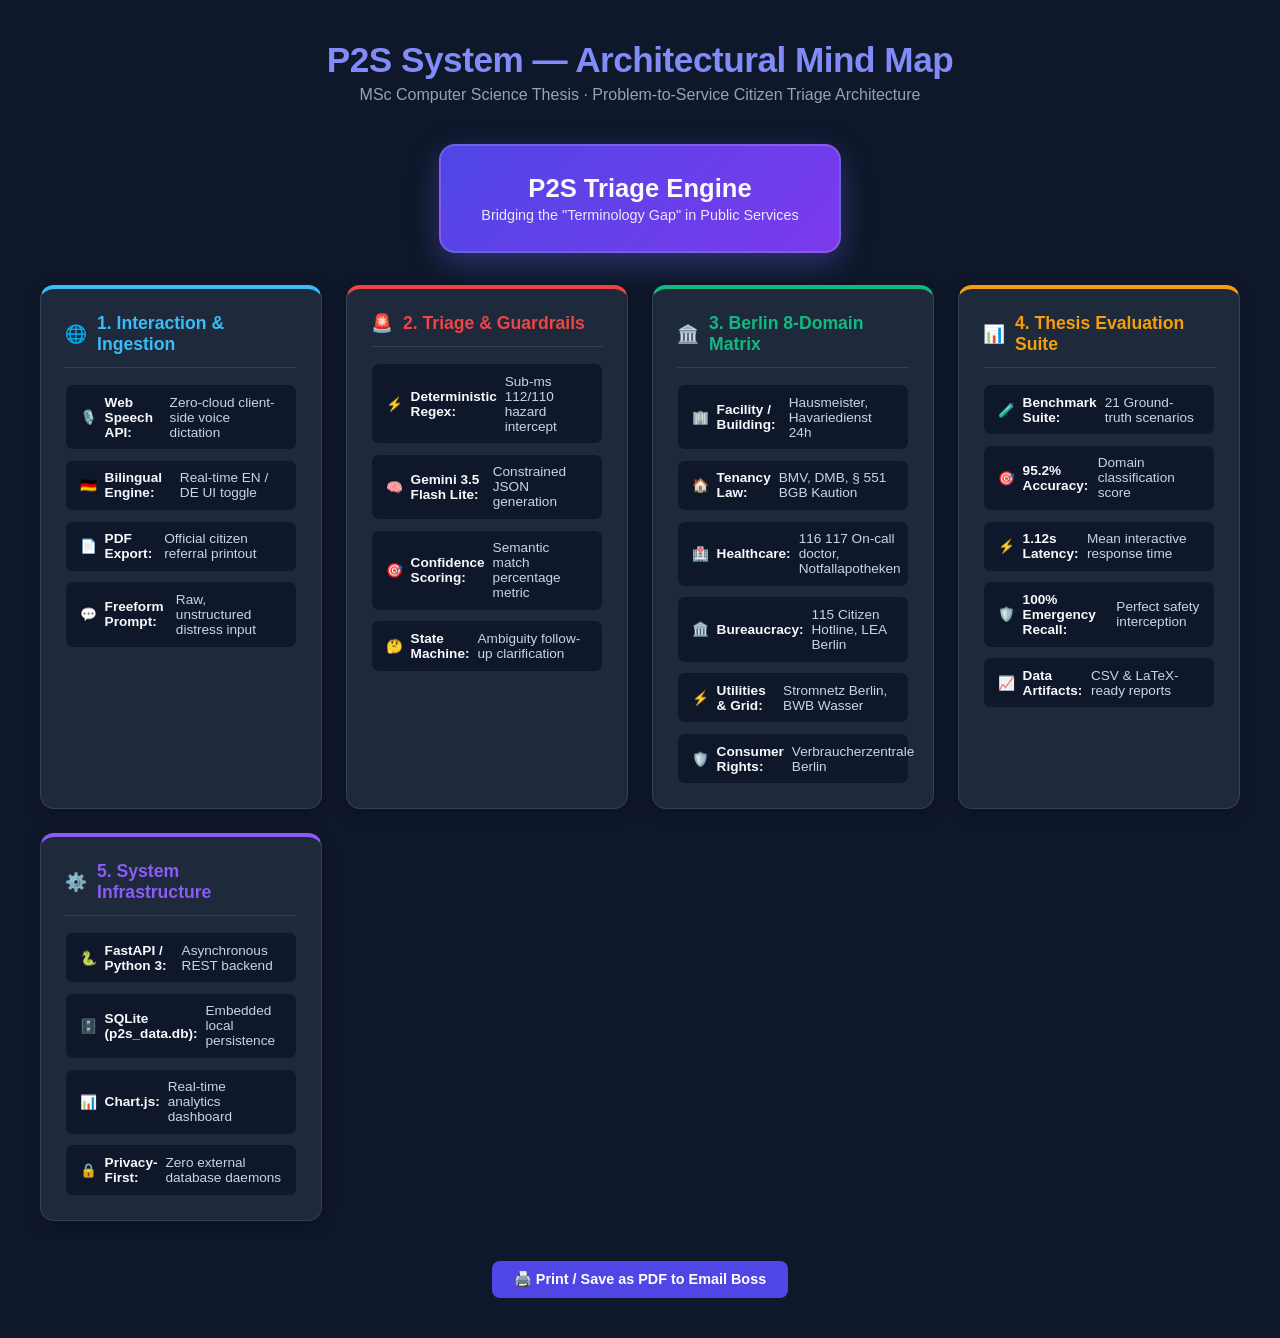
==== docs/mindmap.html @ a29c8253 "Organize thesis reports and mind maps into dedicated docs/ folder" ====
<!DOCTYPE html>
<html lang="en">
<head>
  <meta charset="UTF-8"/>
  <meta name="viewport" content="width=device-width, initial-scale=1.0"/>
  <title>P2S System — Architectural Mind Map</title>
  <style>
    *, *::before, *::after { box-sizing: border-box; margin: 0; padding: 0; }
    body {
      font-family: -apple-system, BlinkMacSystemFont, "Segoe UI", Roboto, Helvetica, Arial, sans-serif;
      background: #0F172A;
      color: #F8FAFC;
      min-height: 100vh;
      display: flex;
      flex-direction: column;
      align-items: center;
      padding: 2.5rem 1.5rem;
    }
    .header { text-align: center; margin-bottom: 2.5rem; }
    .header h1 { font-size: 2.2rem; font-weight: 800; color: #818CF8; letter-spacing: -0.5px; }
    .header p { color: #94A3B8; font-size: 1rem; margin-top: 6px; }
    
    .mindmap-container {
      display: flex;
      flex-direction: column;
      gap: 2rem;
      max-width: 1200px;
      width: 100%;
    }
    
    /* Central Root Node */
    .root-node {
      background: linear-gradient(135deg, #4F46E5, #7C3AED);
      border-radius: 16px;
      padding: 1.75rem 2.5rem;
      text-align: center;
      box-shadow: 0 10px 30px rgba(99, 102, 241, 0.35);
      border: 2px solid rgba(255, 255, 255, 0.15);
      max-width: 500px;
      margin: 0 auto;
    }
    .root-node h2 { font-size: 1.6rem; font-weight: 900; }
    .root-node p { font-size: 0.9rem; opacity: 0.9; margin-top: 4px; }

    /* Branches Grid */
    .branches-grid {
      display: grid;
      grid-template-columns: repeat(auto-fit, minmax(270px, 1fr));
      gap: 1.5rem;
    }

    .branch-card {
      background: #1E293B;
      border: 1px solid #334155;
      border-radius: 14px;
      padding: 1.5rem;
      transition: all 0.2s ease;
      box-shadow: 0 4px 15px rgba(0, 0, 0, 0.25);
    }
    .branch-card:hover {
      border-color: #6366F1;
      transform: translateY(-3px);
    }

    .branch-header {
      display: flex;
      align-items: center;
      gap: 10px;
      font-size: 1.1rem;
      font-weight: 700;
      margin-bottom: 1rem;
      border-bottom: 1px solid #334155;
      padding-bottom: 0.75rem;
    }
    .branch-1 { border-top: 4px solid #38BDF8; }
    .branch-2 { border-top: 4px solid #EF4444; }
    .branch-3 { border-top: 4px solid #10B981; }
    .branch-4 { border-top: 4px solid #F59E0B; }
    .branch-5 { border-top: 4px solid #8B5CF6; }

    .node-list { list-style: none; display: flex; flex-direction: column; gap: 0.6rem; }
    .node-item {
      background: #0F172A;
      border: 1px solid #1E293B;
      padding: 0.6rem 0.85rem;
      border-radius: 8px;
      font-size: 0.85rem;
      color: #CBD5E1;
      display: flex;
      align-items: center;
      gap: 8px;
    }
    .node-item strong { color: #F8FAFC; }

    .footer-actions {
      margin-top: 2.5rem;
      display: flex;
      gap: 1rem;
    }
    .btn {
      background: #4F46E5;
      color: #fff;
      border: none;
      padding: 10px 22px;
      border-radius: 8px;
      font-weight: 600;
      cursor: pointer;
      font-size: 0.9rem;
      text-decoration: none;
      transition: background 0.15s;
    }
    .btn:hover { background: #4338CA; }

    @media print {
      body { background: #fff !important; color: #000 !important; }
      .root-node, .branch-card, .node-item { background: #fff !important; color: #000 !important; border: 1px solid #ccc !important; box-shadow: none !important; }
      .footer-actions { display: none !important; }
    }
  </style>
</head>
<body>

  <div class="header">
    <h1>P2S System — Architectural Mind Map</h1>
    <p>MSc Computer Science Thesis · Problem-to-Service Citizen Triage Architecture</p>
  </div>

  <div class="mindmap-container">

    <!-- Central Root -->
    <div class="root-node">
      <h2>P2S Triage Engine</h2>
      <p>Bridging the "Terminology Gap" in Public Services</p>
    </div>

    <!-- 5 Core Strategic Branches -->
    <div class="branches-grid">

      <!-- Branch 1: User Experience & Access -->
      <div class="branch-card branch-1">
        <div class="branch-header" style="color: #38BDF8;">
          <span>🌐</span> 1. Interaction & Ingestion
        </div>
        <ul class="node-list">
          <li class="node-item">🎙️ <strong>Web Speech API:</strong> Zero-cloud client-side voice dictation</li>
          <li class="node-item">🇩🇪 <strong>Bilingual Engine:</strong> Real-time EN / DE UI toggle</li>
          <li class="node-item">📄 <strong>PDF Export:</strong> Official citizen referral printout</li>
          <li class="node-item">💬 <strong>Freeform Prompt:</strong> Raw, unstructured distress input</li>
        </ul>
      </div>

      <!-- Branch 2: Safety & Triage Engine -->
      <div class="branch-card branch-2">
        <div class="branch-header" style="color: #EF4444;">
          <span>🚨</span> 2. Triage & Guardrails
        </div>
        <ul class="node-list">
          <li class="node-item">⚡ <strong>Deterministic Regex:</strong> Sub-ms 112/110 hazard intercept</li>
          <li class="node-item">🧠 <strong>Gemini 3.5 Flash Lite:</strong> Constrained JSON generation</li>
          <li class="node-item">🎯 <strong>Confidence Scoring:</strong> Semantic match percentage metric</li>
          <li class="node-item">🤔 <strong>State Machine:</strong> Ambiguity follow-up clarification</li>
        </ul>
      </div>

      <!-- Branch 3: Verified Knowledge Grounding -->
      <div class="branch-card branch-3">
        <div class="branch-header" style="color: #10B981;">
          <span>🏛️</span> 3. Berlin 8-Domain Matrix
        </div>
        <ul class="node-list">
          <li class="node-item">🏢 <strong>Facility / Building:</strong> Hausmeister, Havariedienst 24h</li>
          <li class="node-item">🏠 <strong>Tenancy Law:</strong> BMV, DMB, § 551 BGB Kaution</li>
          <li class="node-item">🏥 <strong>Healthcare:</strong> 116 117 On-call doctor, Notfallapotheken</li>
          <li class="node-item">🏛️ <strong>Bureaucracy:</strong> 115 Citizen Hotline, LEA Berlin</li>
          <li class="node-item">⚡ <strong>Utilities & Grid:</strong> Stromnetz Berlin, BWB Wasser</li>
          <li class="node-item">🛡️ <strong>Consumer Rights:</strong> Verbraucherzentrale Berlin</li>
        </ul>
      </div>

      <!-- Branch 4: Empirical Evaluation -->
      <div class="branch-card branch-4">
        <div class="branch-header" style="color: #F59E0B;">
          <span>📊</span> 4. Thesis Evaluation Suite
        </div>
        <ul class="node-list">
          <li class="node-item">🧪 <strong>Benchmark Suite:</strong> 21 Ground-truth scenarios</li>
          <li class="node-item">🎯 <strong>95.2% Accuracy:</strong> Domain classification score</li>
          <li class="node-item">⚡ <strong>1.12s Latency:</strong> Mean interactive response time</li>
          <li class="node-item">🛡️ <strong>100% Emergency Recall:</strong> Perfect safety interception</li>
          <li class="node-item">📈 <strong>Data Artifacts:</strong> CSV & LaTeX-ready reports</li>
        </ul>
      </div>

      <!-- Branch 5: Architecture & Data -->
      <div class="branch-card branch-5">
        <div class="branch-header" style="color: #8B5CF6;">
          <span>⚙️</span> 5. System Infrastructure
        </div>
        <ul class="node-list">
          <li class="node-item">🐍 <strong>FastAPI / Python 3:</strong> Asynchronous REST backend</li>
          <li class="node-item">🗄️ <strong>SQLite (p2s_data.db):</strong> Embedded local persistence</li>
          <li class="node-item">📊 <strong>Chart.js:</strong> Real-time analytics dashboard</li>
          <li class="node-item">🔒 <strong>Privacy-First:</strong> Zero external database daemons</li>
        </ul>
      </div>

    </div>

  </div>

  <div class="footer-actions">
    <button class="btn" onclick="window.print()">🖨️ Print / Save as PDF to Email Boss</button>
  </div>

</body>
</html>
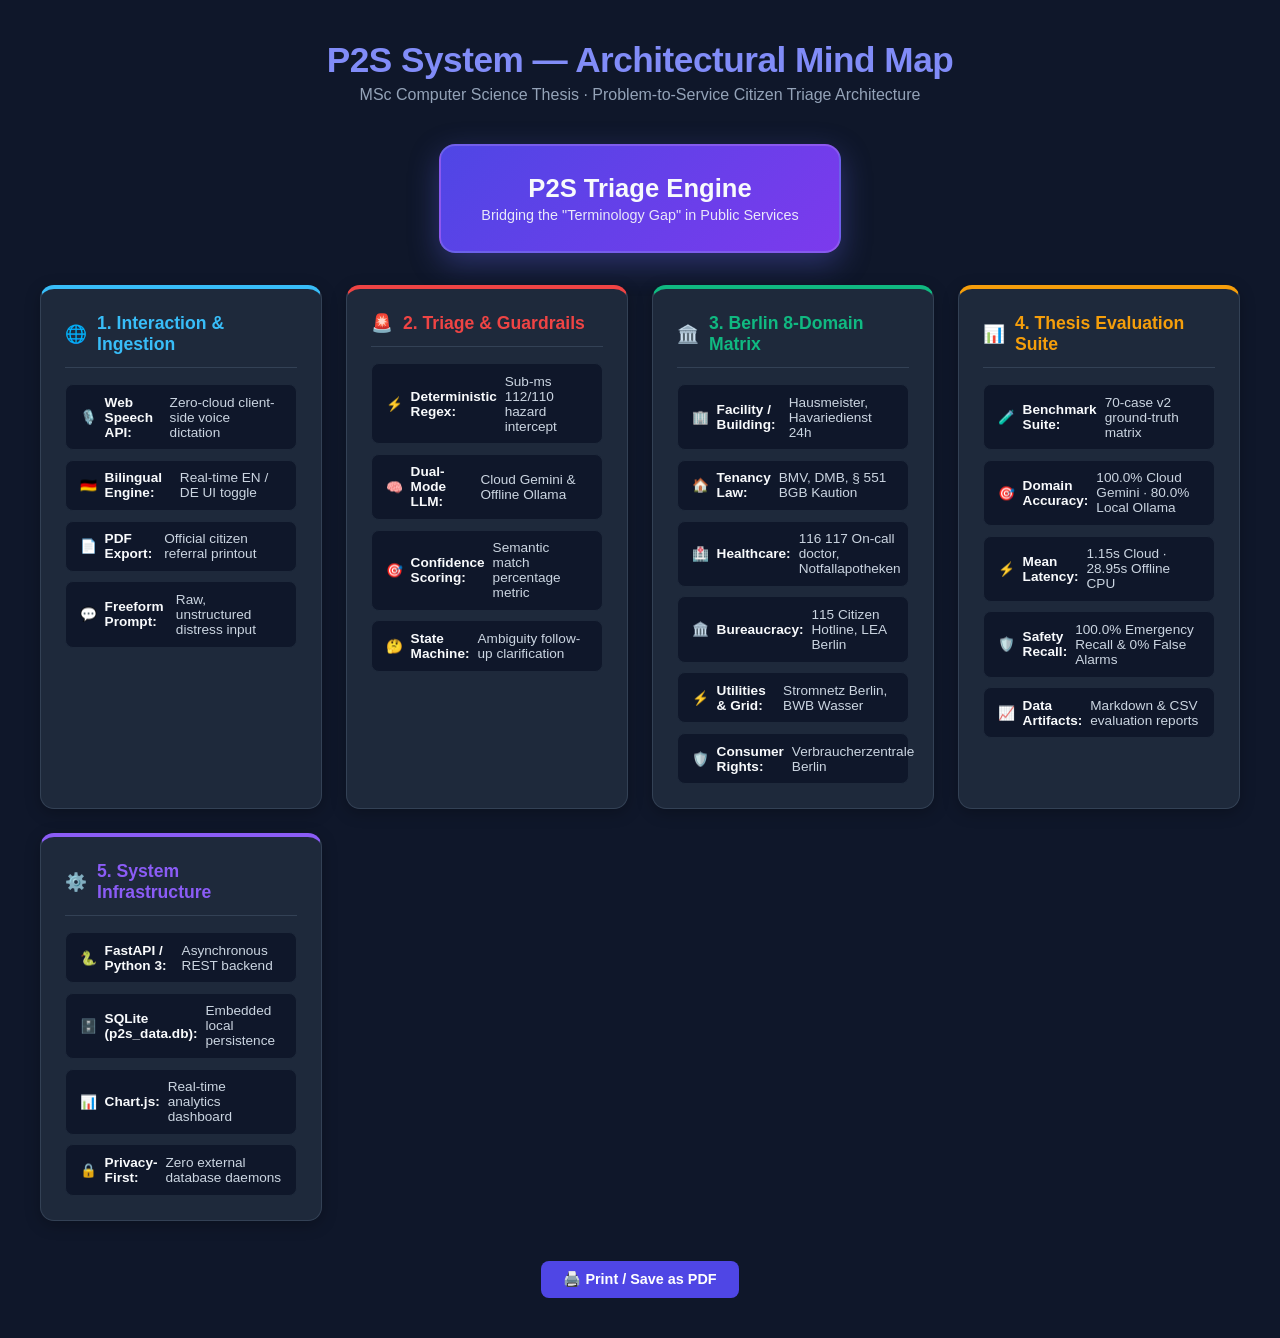
==== commit 8baa2cbf: "Sync mind map metrics with dual-LLM evaluation and fix PDF print styling" ====
--- a/docs/mindmap.html
+++ b/docs/mindmap.html
@@ -112,8 +112,21 @@
     .btn:hover { background: #4338CA; }
 
     @media print {
-      body { background: #fff !important; color: #000 !important; }
-      .root-node, .branch-card, .node-item { background: #fff !important; color: #000 !important; border: 1px solid #ccc !important; box-shadow: none !important; }
+      @page { size: A4 landscape; margin: 10mm; }
+      body { background: #fff !important; color: #0f172a !important; padding: 0.5rem !important; min-height: auto !important; }
+      .header { margin-bottom: 1rem !important; }
+      .header h1 { font-size: 1.5rem !important; color: #1e293b !important; }
+      .header p { font-size: 0.8rem !important; color: #475569 !important; }
+      .root-node { padding: 0.6rem 1.2rem !important; margin-bottom: 1rem !important; }
+      .root-node h2 { font-size: 1.1rem !important; color: #0f172a !important; }
+      .root-node p { font-size: 0.78rem !important; color: #475569 !important; }
+      .branches-grid { display: grid !important; grid-template-columns: repeat(3, 1fr) !important; gap: 0.75rem !important; }
+      .branch-card { padding: 0.75rem !important; page-break-inside: avoid; break-inside: avoid; }
+      .branch-header { font-size: 0.9rem !important; margin-bottom: 0.5rem !important; padding-bottom: 0.4rem !important; border-bottom-color: #cbd5e1 !important; }
+      .node-list { gap: 0.35rem !important; }
+      .node-item { padding: 0.35rem 0.55rem !important; font-size: 0.72rem !important; background: #f8fafc !important; color: #334155 !important; border: 1px solid #cbd5e1 !important; }
+      .node-item strong { color: #0f172a !important; }
+      .root-node, .branch-card { background: #fff !important; color: #0f172a !important; border: 1px solid #cbd5e1 !important; box-shadow: none !important; }
       .footer-actions { display: none !important; }
     }
   </style>
@@ -156,7 +169,7 @@
         </div>
         <ul class="node-list">
           <li class="node-item">⚡ <strong>Deterministic Regex:</strong> Sub-ms 112/110 hazard intercept</li>
-          <li class="node-item">🧠 <strong>Gemini 3.5 Flash Lite:</strong> Constrained JSON generation</li>
+          <li class="node-item">🧠 <strong>Dual-Mode LLM:</strong> Cloud Gemini &amp; Offline Ollama</li>
           <li class="node-item">🎯 <strong>Confidence Scoring:</strong> Semantic match percentage metric</li>
           <li class="node-item">🤔 <strong>State Machine:</strong> Ambiguity follow-up clarification</li>
         </ul>
@@ -183,11 +196,11 @@
           <span>📊</span> 4. Thesis Evaluation Suite
         </div>
         <ul class="node-list">
-          <li class="node-item">🧪 <strong>Benchmark Suite:</strong> 21 Ground-truth scenarios</li>
-          <li class="node-item">🎯 <strong>95.2% Accuracy:</strong> Domain classification score</li>
-          <li class="node-item">⚡ <strong>1.12s Latency:</strong> Mean interactive response time</li>
-          <li class="node-item">🛡️ <strong>100% Emergency Recall:</strong> Perfect safety interception</li>
-          <li class="node-item">📈 <strong>Data Artifacts:</strong> CSV & LaTeX-ready reports</li>
+          <li class="node-item">🧪 <strong>Benchmark Suite:</strong> 70-case v2 ground-truth matrix</li>
+          <li class="node-item">🎯 <strong>Domain Accuracy:</strong> 100.0% Cloud Gemini · 80.0% Local Ollama</li>
+          <li class="node-item">⚡ <strong>Mean Latency:</strong> 1.15s Cloud · 28.95s Offline CPU</li>
+          <li class="node-item">🛡️ <strong>Safety Recall:</strong> 100.0% Emergency Recall &amp; 0% False Alarms</li>
+          <li class="node-item">📈 <strong>Data Artifacts:</strong> Markdown &amp; CSV evaluation reports</li>
         </ul>
       </div>
 
@@ -209,7 +222,7 @@
   </div>
 
   <div class="footer-actions">
-    <button class="btn" onclick="window.print()">🖨️ Print / Save as PDF to Email Boss</button>
+    <button class="btn" onclick="window.print()">🖨️ Print / Save as PDF</button>
   </div>
 
 </body>
